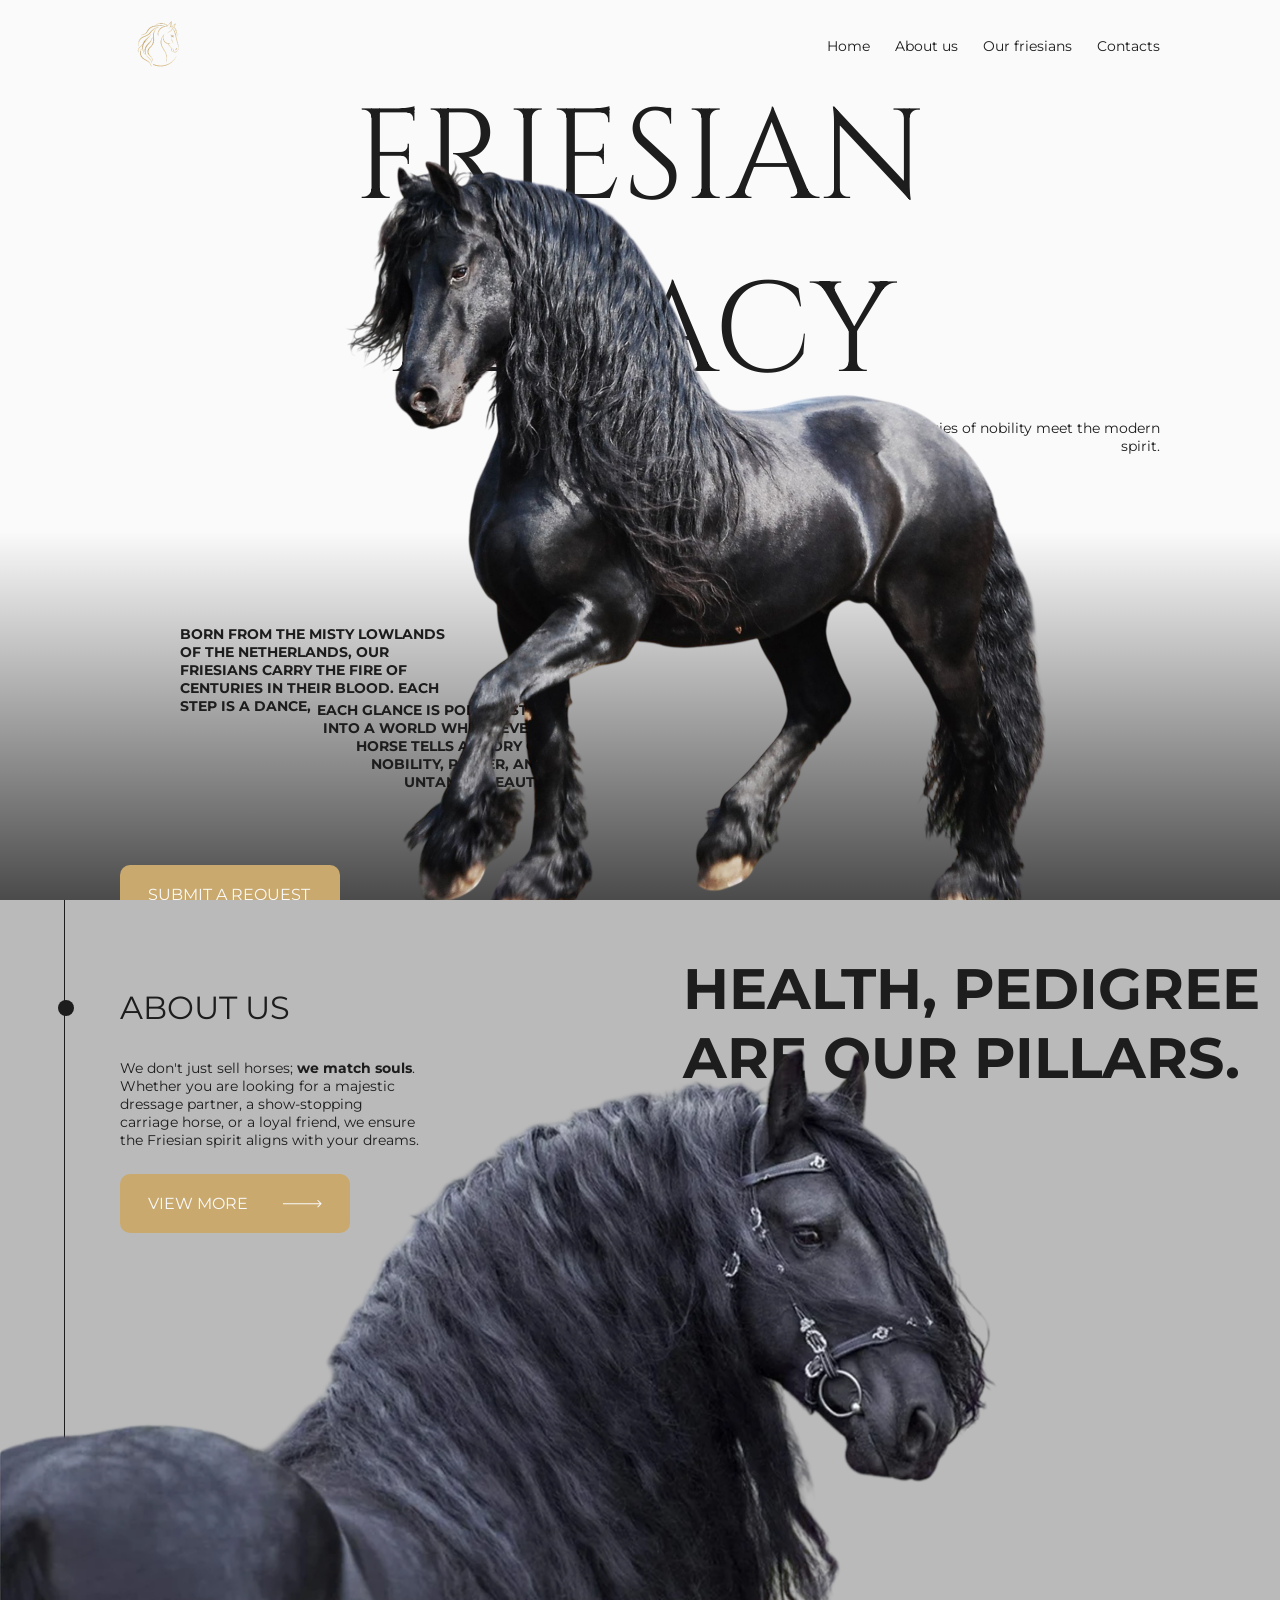
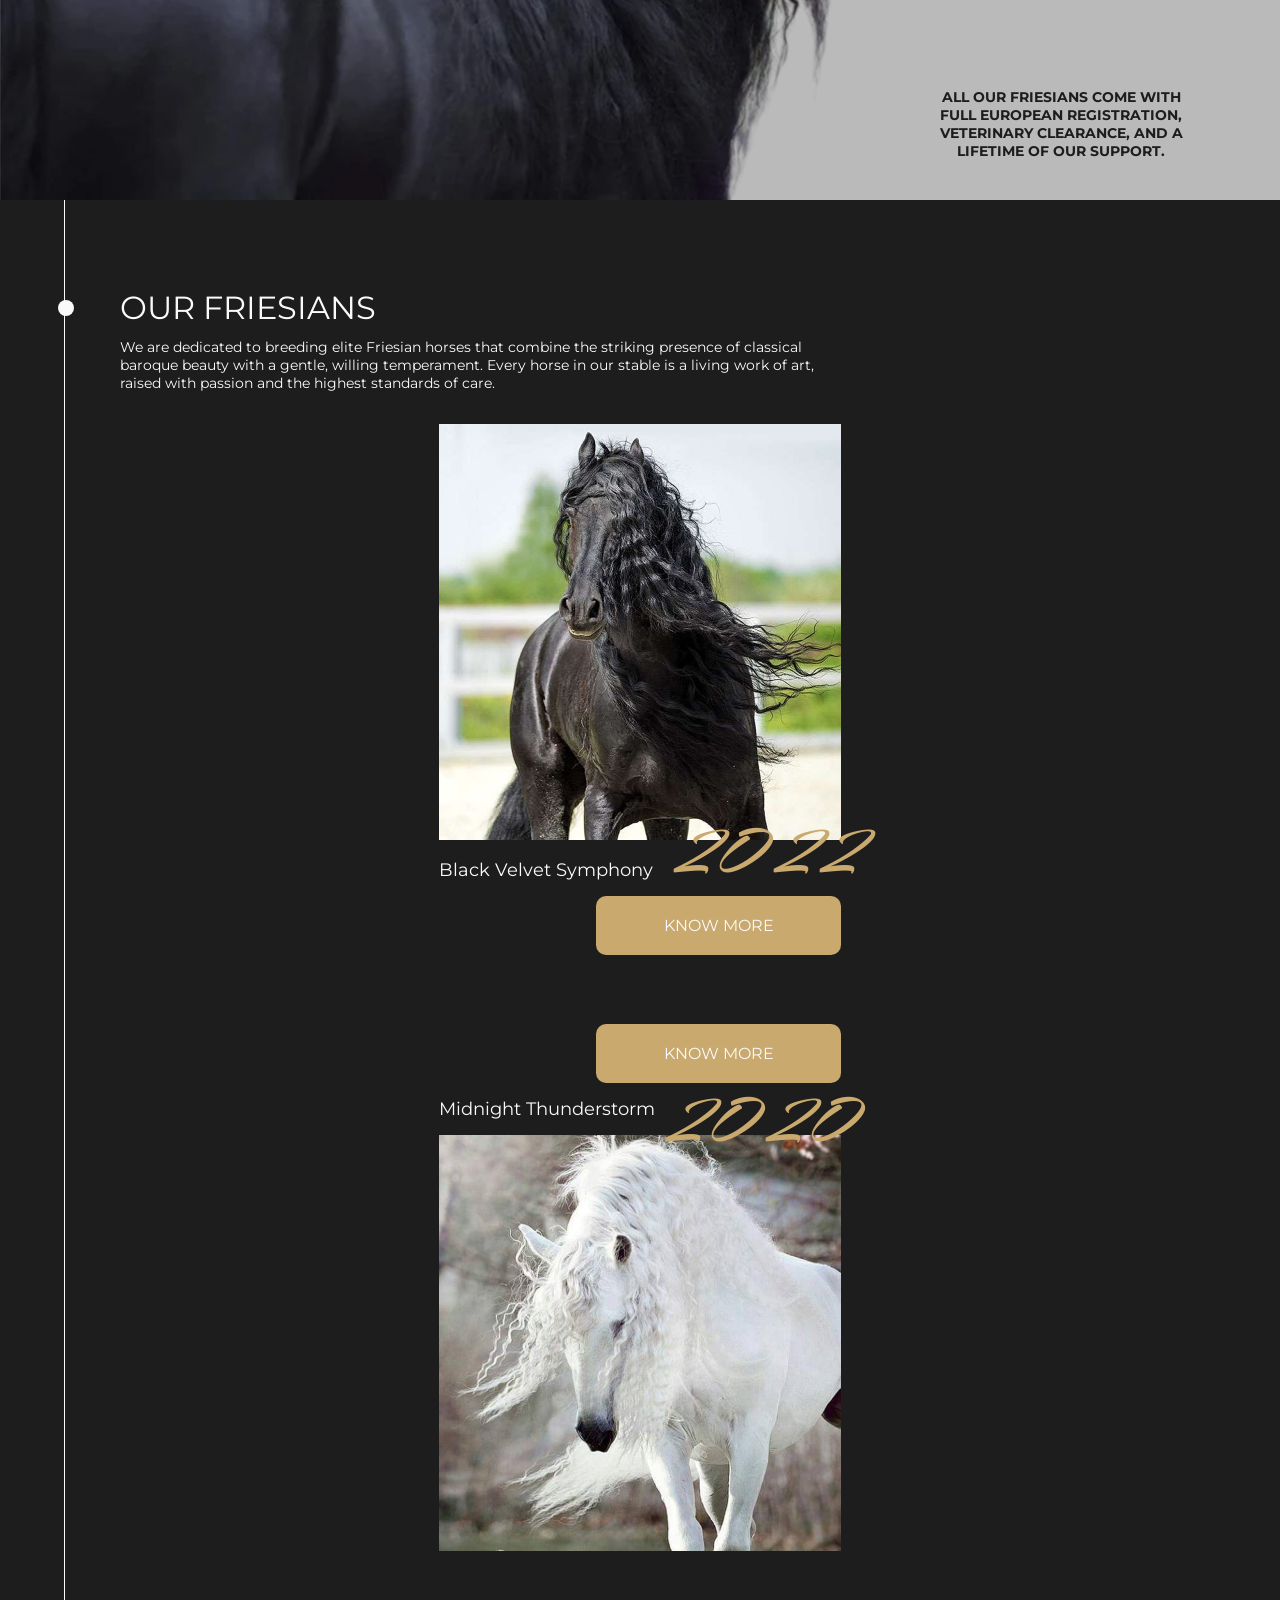
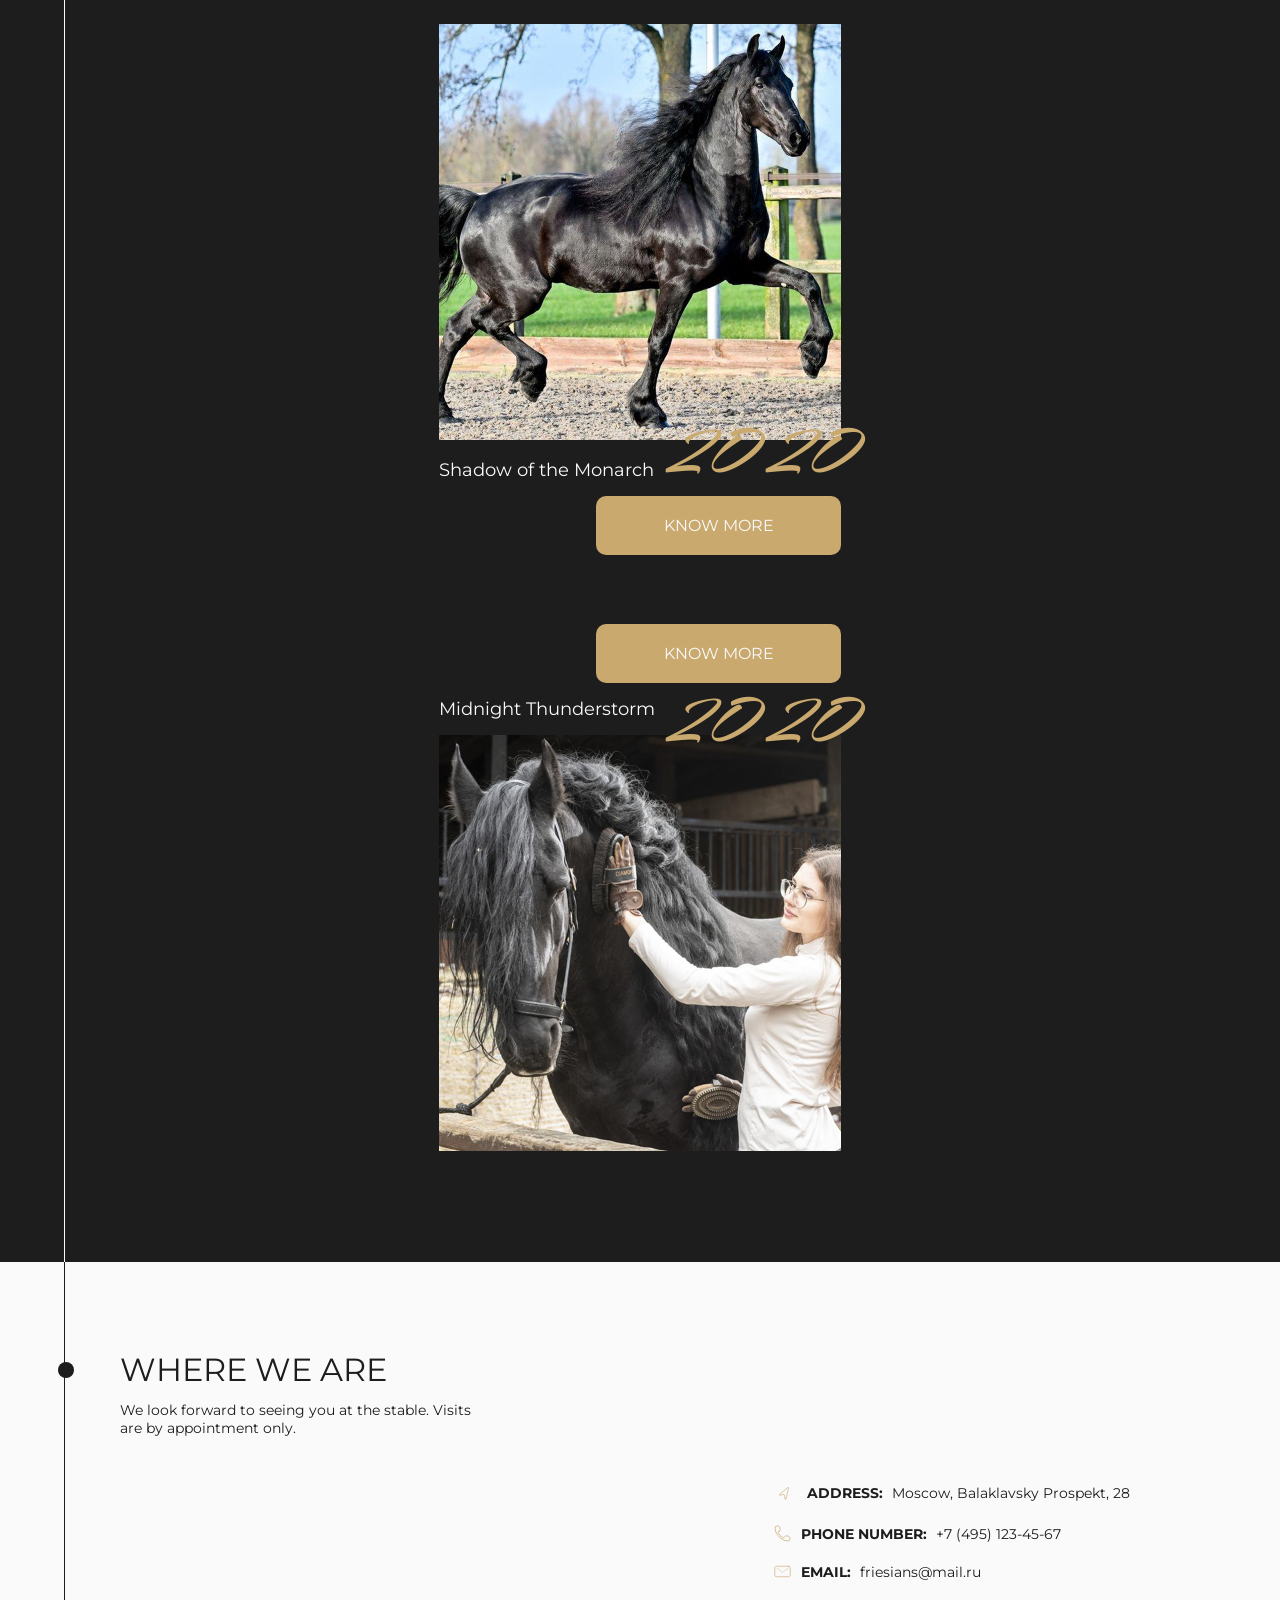
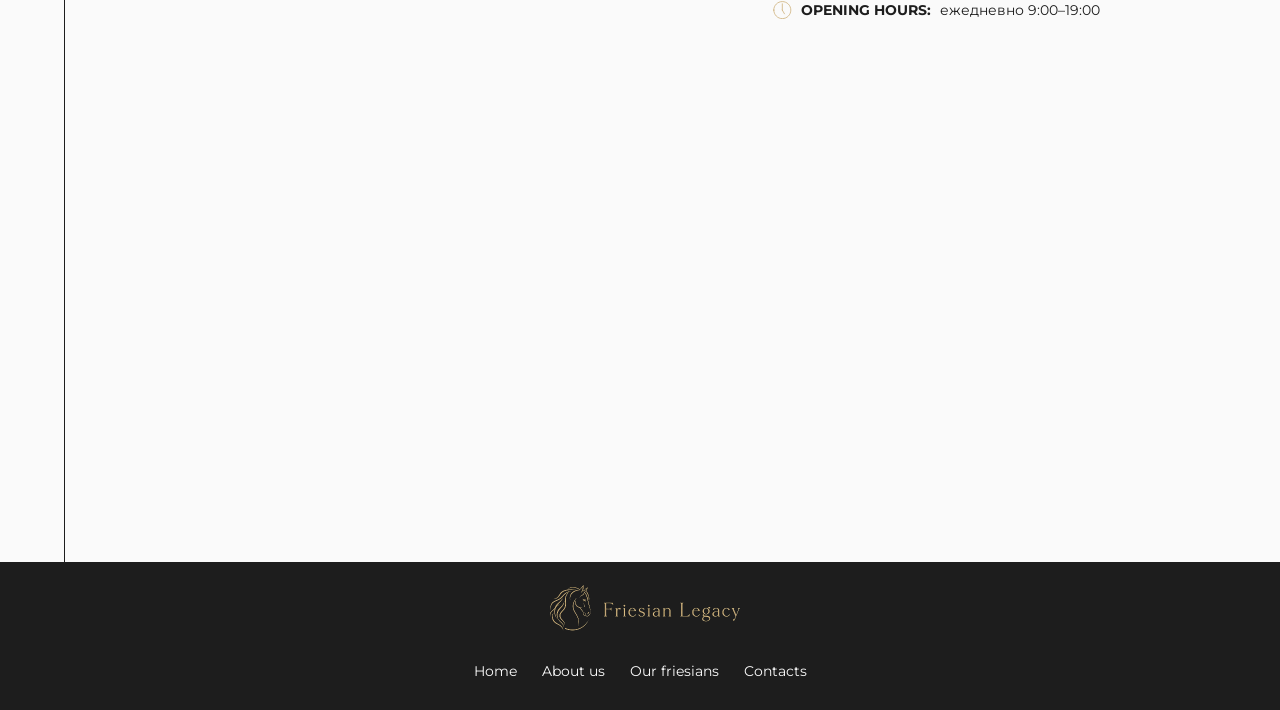
==== index.html @ 6b7d7694 "added proj to git" ====
<!DOCTYPE html>
<html lang="en">

<head>
    <meta charset="UTF-8">
    <meta name="viewport" content="width=device-width, initial-scale=1.0">
    <link rel="stylesheet" href="css/style.css">
    <title>friesian legacy</title>
</head>

<body>
    <header class="header">
        <div class="container">
            <div class="header__wrapper">
                <a href="#" class="header__wrapper-link">
                    <picture>
                        <img class="header__wrapper-logo" src="images/icon-logo-header.png"
                            srcset="images/icon-logo-header@2x.png" alt="логотип компании" width="80" height="50">
                    </picture>
                </a>
                <nav class="header__nav">
                    <ul class="nav-list header-list">
                        <li class="nav-list__item">
                            <a href="#home" class="nav-list__link">Home</a>
                        </li>
                        <li class="nav-list__item">
                            <a href="#about" class="nav-list__link">About us</a>
                        </li>
                        <li class="nav-list__item">
                            <a href="#horses" class="nav-list__link">Our friesians</a>
                        </li>
                        <li class="nav-list__item">
                            <a href="#contacts" class="nav-list__link">Contacts</a>
                        </li>
                    </ul>
                </nav>
                <button class="header__burger">
                    <svg width="24" height="24" aria-hidden="true">
                        <use xlink:href="images/sprite.svg#icon-burger"></use>
                    </svg>
                </button>
            </div>
            <div class="burger">
                <nav class="burger__nav">
                    <ul class="burger-list burger-list">
                        <li class="burger-list__item">
                            <a href="#home" class="burger-list__link">Home</a>
                        </li>
                        <li class="burger-list__item">
                            <a href="#about" class="burger-list__link">About us</a>
                        </li>
                        <li class="burger-list__item">
                            <a href="#horses" class="burger-list__link">Our friesians</a>
                        </li>
                        <li class="burger-list__item">
                            <a href="#contacts" class="burger-list__link">Contacts</a>
                        </li>
                    </ul>
                </nav>
            </div>
            <script>
                const burger = document.querySelector('.burger')
                const burgerBtn = document.querySelector('.header__burger')

                function openMenu() {
                    const isOpen = burger.classList.toggle('is-open')
                }

                burgerBtn.addEventListener('click', openMenu)

                burger.querySelectorAll('a').forEach(link => {
                    link.addEventListener('click', () => {
                        burger.classList.remove('is-open')
                    })
                })


            </script>
        </div>
    </header>
    <main>
        <section class="banner" id="home">
            <div class="container">
                <div class="banner__wrapper">
                    <h1 class="banner__title">Friesian Legacy</h1>
                    <span class="banner__note">Where centuries of nobility meet the modern spirit.</span>
                    <div class="banner__inner">
                        <span class="banner__text right">Born from the misty lowlands of the Netherlands, our Friesians
                            carry
                            the fire of centuries in their blood. Each step is a dance,</span>
                        <span class="banner__text left">each glance is poetry. Step into a world where every horse tells
                            a
                            story
                            of nobility, power, and untamed beauty.</span>
                    </div>
                    <picture>
                        <img class="banner__img" src="images/img-banner.png" srcset="images/img-banner@2x.png"
                            alt="фото фризского коня" width="795" height="712">
                    </picture>
                    <a class="btn btn--banner" href="form.html">submit a request</a>
                    <picture>
                        <img class="banner__img-mob" src="images/img-banner-mob.png" srcset="images/img-banner-mob@2x.png"
                            alt="фото фризского коня" width="320" height="381">
                    </picture>
                </div>
            </div>
        </section>
        <section class="about" id="about">
            <div class="container">
                <div class="about__wrapper">
                    <h2 class="about__title">ABOUT US</h2>
                    <p class="about__descr">We don't just sell horses; <span class="about__bold">we match souls</span>.
                        Whether you are looking for a
                        majestic dressage partner, a show-stopping carriage horse, or a loyal friend, we ensure the
                        Friesian spirit aligns with your dreams.</p>
                    <span class="about__note">Health, pedigree are our pillars.</span>
                    <span class="about__text">All our Friesians come with full European registration, veterinary
                        clearance, and a lifetime of our support.</span>
                    <picture>
                        <img class="about__img" src="images/img-about.png" srcset="images/img-about@2x.png"
                            alt="фото фризского коня" width="1145" height="764">
                    </picture>
                    <a class="btn btn--about" href="#horses">view more
                        <svg width="39" height="8" aria-hidden="true">
                            <use xlink:href="images/sprite.svg#icon-arrow"></use>
                        </svg>
                    </a>
                </div>
            </div>
        </section>
        <section class="horses" id="horses">
            <div class="container">
                <h2 class="horses__title">OUR FRIESIANS</h2>
                <p class="horses__descr">We are dedicated to breeding elite Friesian horses that combine the
                    striking presence of classical baroque beauty with a gentle, willing temperament. Every horse in
                    our stable is a living work of art, raised with passion and the highest standards of care.</p>
                <div class="horses__wrapper">
                    <div class="horses-card">
                        <picture>
                            <img class="horses-card__img" src="images/img-card-1.png" srcset="images/img-card-1@2x.png"
                                alt="фото фризского коня" width="402" height="416">
                        </picture>
                        <span class="horses-card__name">Black Velvet Symphony</span>
                        <a href="card.html" class="btn btn--card">know more</a>
                        <span class="horses-card__year">2022</span>
                    </div>
                    <div class="horses-card top">
                        <picture>
                            <img class="horses-card__img" src="images/img-card-2.png" srcset="images/img-card-2@2x.png"
                                alt="фото фризского коня" width="402" height="416">
                        </picture>
                        <span class="horses-card__name">Midnight Thunderstorm</span>
                        <a href="card.html" class="btn btn--card">know more</a>
                        <span class="horses-card__year year-top">2020</span>
                    </div>
                    <div class="horses-card">
                        <picture>
                            <img class="horses-card__img" src="images/img-card-3.png" srcset="images/img-card-3@2x.png"
                                alt="фото фризского коня" width="402" height="416">
                        </picture>
                        <span class="horses-card__name">Shadow of the Monarch</span>
                        <a href="card.html" class="btn btn--card">know more</a>
                        <span class="horses-card__year">2020</span>
                    </div>
                    <div class="horses-card top">
                        <picture>
                            <img class="horses-card__img" src="images/img-card-4.png" srcset="images/img-card-4@2x.png"
                                alt="фото фризского коня" width="402" height="416">
                        </picture>
                        <span class="horses-card__name">Midnight Thunderstorm</span>
                        <a href="card.html" class="btn btn--card">know more</a>
                        <span class="horses-card__year year-top">2020</span>
                    </div>
                </div>
            </div>
        </section>
        <section class="contacts" id="contacts">
            <div class="container">
                <h2 class="contacts__title">where we are</h2>
                <p class="contacts__descr">We look forward to seeing you at the stable. Visits are by appointment only.
                </p>
                <div class="contacts__wrapper">
                    <iframe
                        src="https://yandex.ru/map-widget/v1/?um=constructor%3A44cd1c56b7f0adbff672a43c17559b60285f4eb5c00661765a7f52f379094443&amp;source=constructor"
                        width="533" height="385" frameborder="0"
                        class="contacts__card"></iframe>
                    <ul class="contacts-list">
                        <li class="contacts-list__item">
                            <svg width="25" height="25" aria-hidden="true">
                                <use xlink:href="images/sprite.svg#icon-location"></use>
                            </svg>
                            <span class="contacts-list__name">Address:</span>
                            <span class="contacts-list__text">Moscow, Balaklavsky Prospekt, 28</span>
                        </li>
                        <li class="contacts-list__item">
                            <svg width="19" height="19" aria-hidden="true">
                                <use xlink:href="images/sprite.svg#icon-phone"></use>
                            </svg>
                            <span class="contacts-list__name">phone number:</span>
                            <a href="tel:+74951234567" class="contacts-list__text">+7 (495) 123-45-67</a>
                        </li>
                        <li class="contacts-list__item">
                            <svg width="19" height="19" aria-hidden="true">
                                <use xlink:href="images/sprite.svg#icon-email"></use>
                            </svg>
                            <span class="contacts-list__name">EMAIL:</span>
                            <a href="tel:friesians@mail.ru" class="contacts-list__text">friesians@mail.ru</a>
                        </li>
                        <li class="contacts-list__item">
                            <svg width="19" height="19" aria-hidden="true">
                                <use xlink:href="images/sprite.svg#icon-clock"></use>
                            </svg>
                            <span class="contacts-list__name">OPENING HOURS:</span>
                            <span class="contacts-list__text">ежедневно 9:00–19:00</span>
                        </li>
                    </ul>
                </div>
            </div>
        </section>
    </main>
    <footer class="footer">
        <div class="container">
            <div class="footer__wrapper">
                <a href="#" class="footer__wrapper-link">
                    <picture>
                        <img class="footer__wrapper-logo" src="images/icon-logo-footer.png"
                            srcset="images/icon-logo-footer@2x.png" alt="логотип компании" width="216" height="50">
                    </picture>
                </a>
                <nav class="footer__nav">
                    <ul class="nav-list">
                        <li class="nav-list__item">
                            <a href="#home" class="nav-list__link white">Home</a>
                        </li>
                        <li class="nav-list__item">
                            <a href="#about" class="nav-list__link white">About us</a>
                        </li>
                        <li class="nav-list__item">
                            <a href="#horses" class="nav-list__link white">Our friesians</a>
                        </li>
                        <li class="nav-list__item">
                            <a href="#contacts" class="nav-list__link white">Contacts</a>
                        </li>
                    </ul>
                </nav>
            </div>
        </div>
    </footer>
</body>

</html>
---- css/style.css ----
@import '../css/global/reboot.css';
@import '../css/global/fonts.css';
@import '../css/global/container.css';

@import '../css/blocks/header.css';
@import '../css/blocks/footer.css';
@import '../css/blocks/nav-list.css';
@import '../css/blocks/banner.css';
@import '../css/blocks/btn.css';
@import '../css/blocks/about.css';
@import '../css/blocks/horses.css';
@import '../css/blocks/contacts.css';
@import '../css/blocks/request.css';
@import '../css/blocks/card.css';
@import '../css/blocks/burger.css';
@import '../css/blocks/horse-card.css';
@import '../css/blocks/custom-input.css';
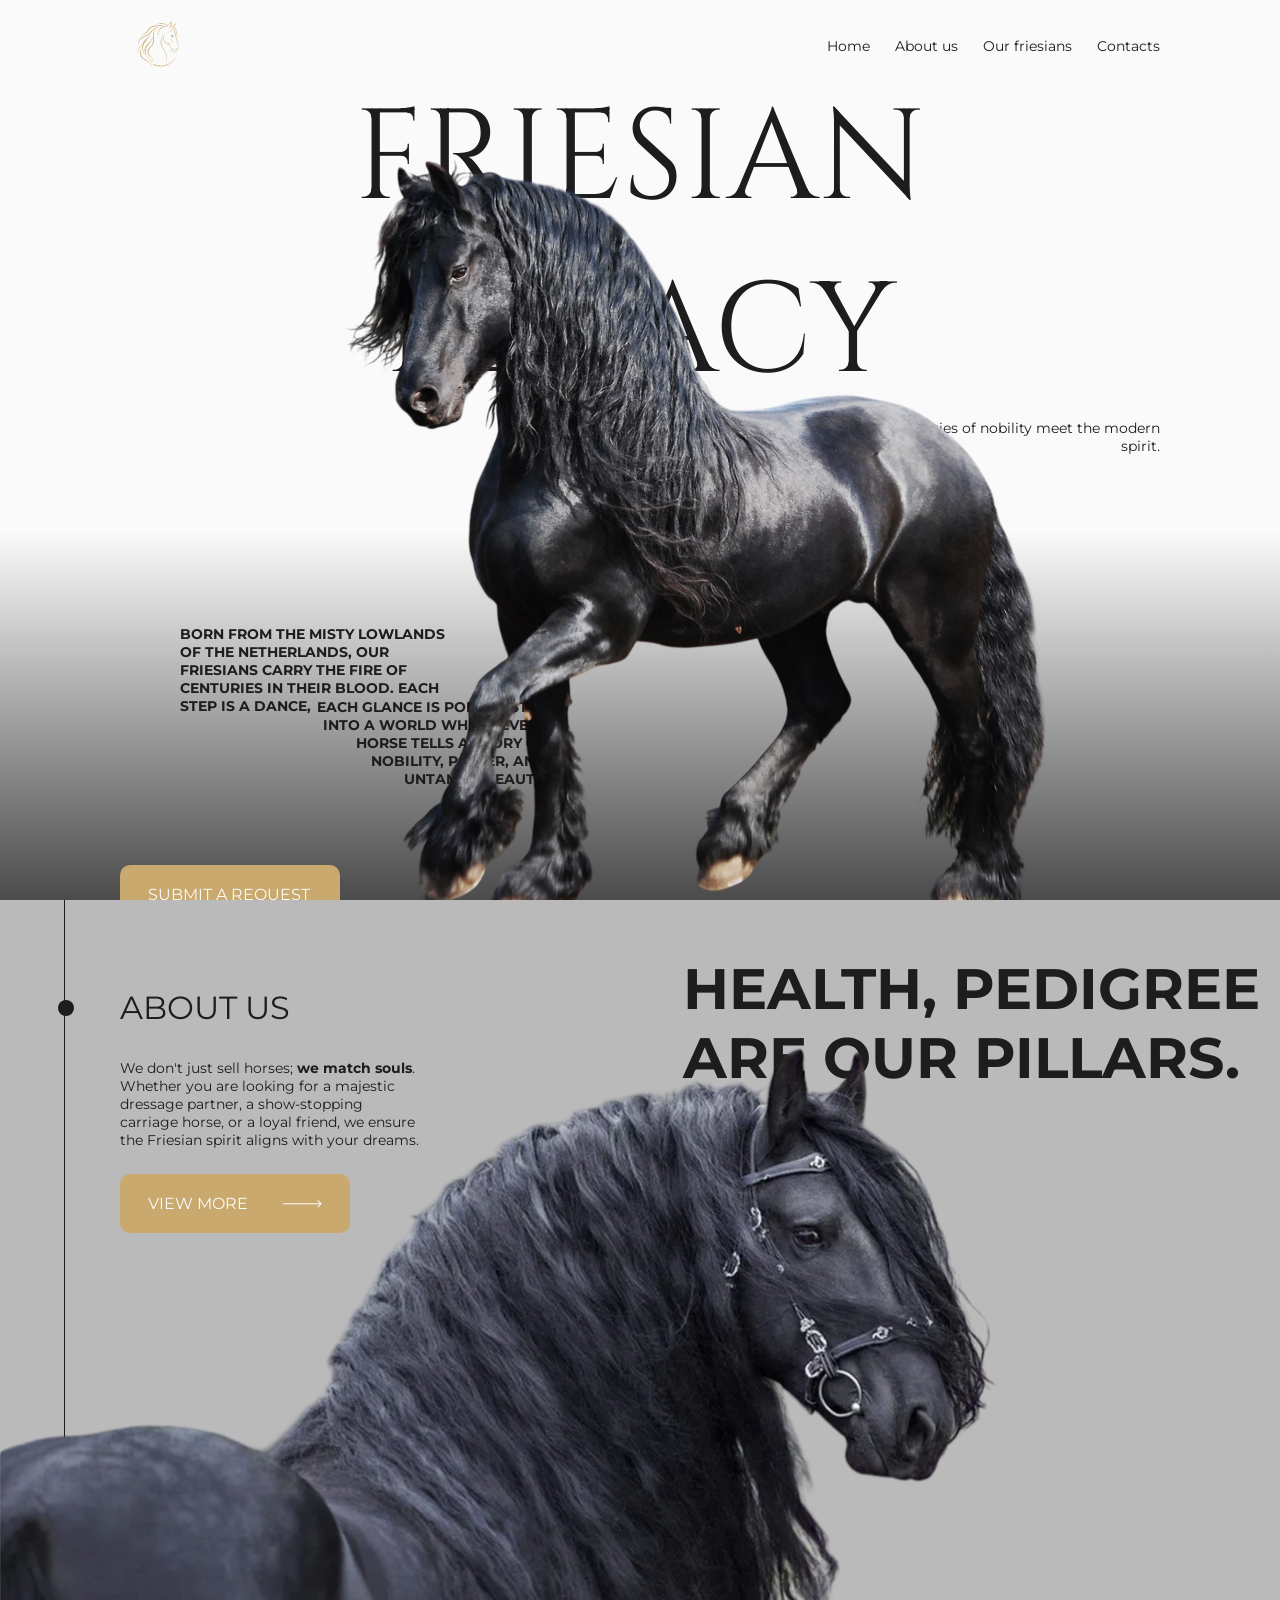
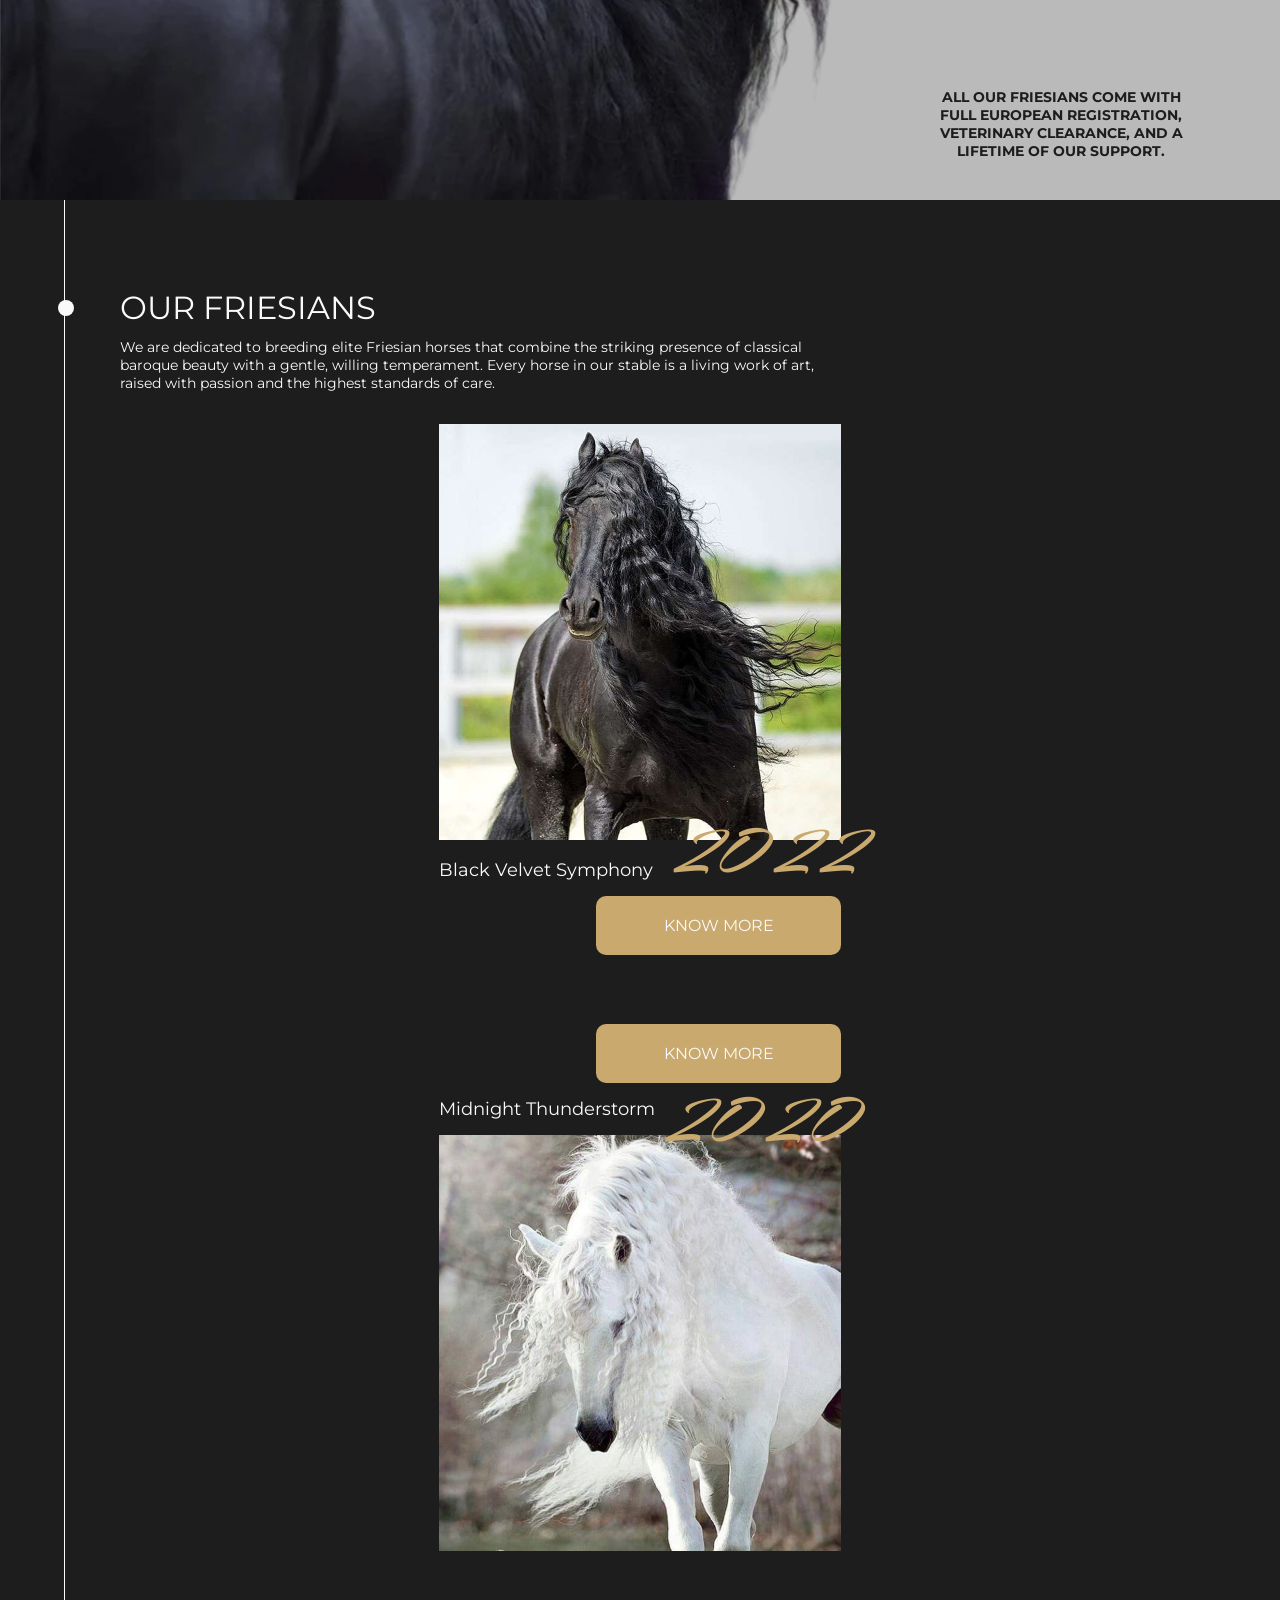
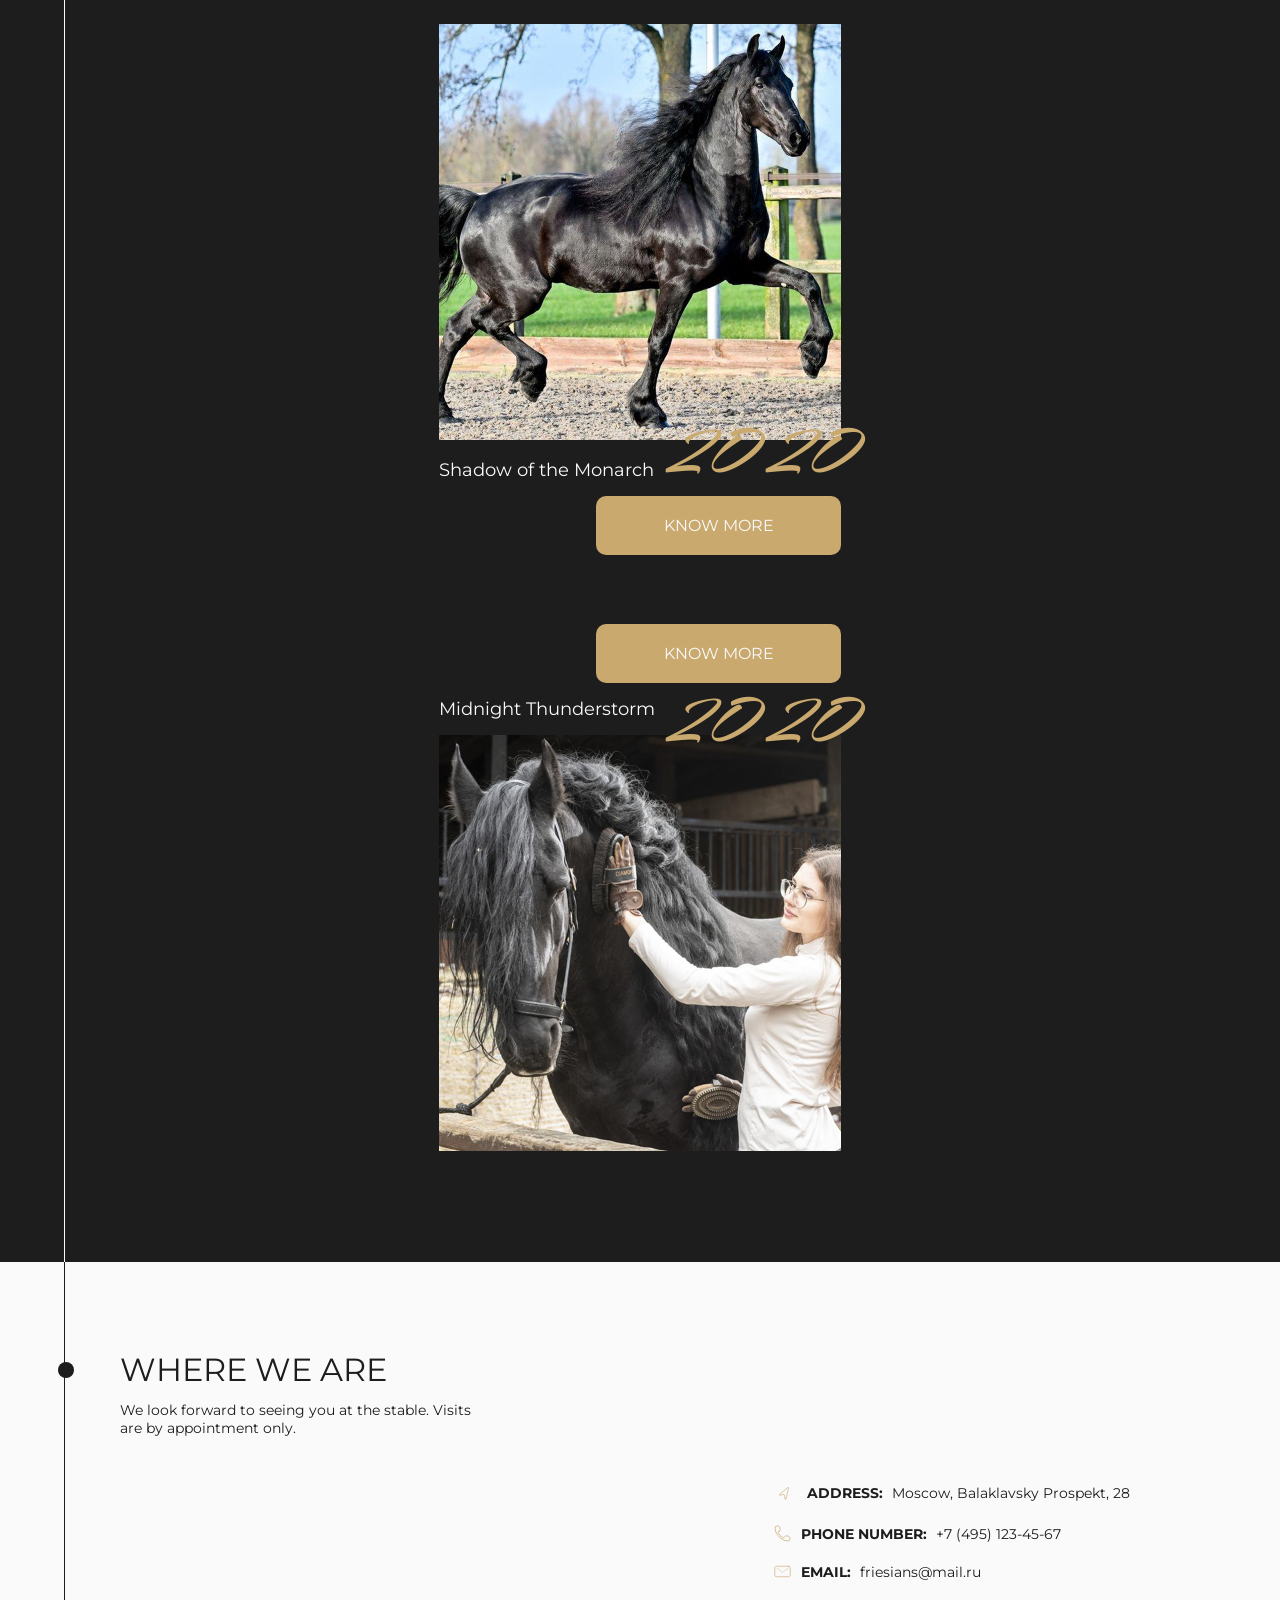
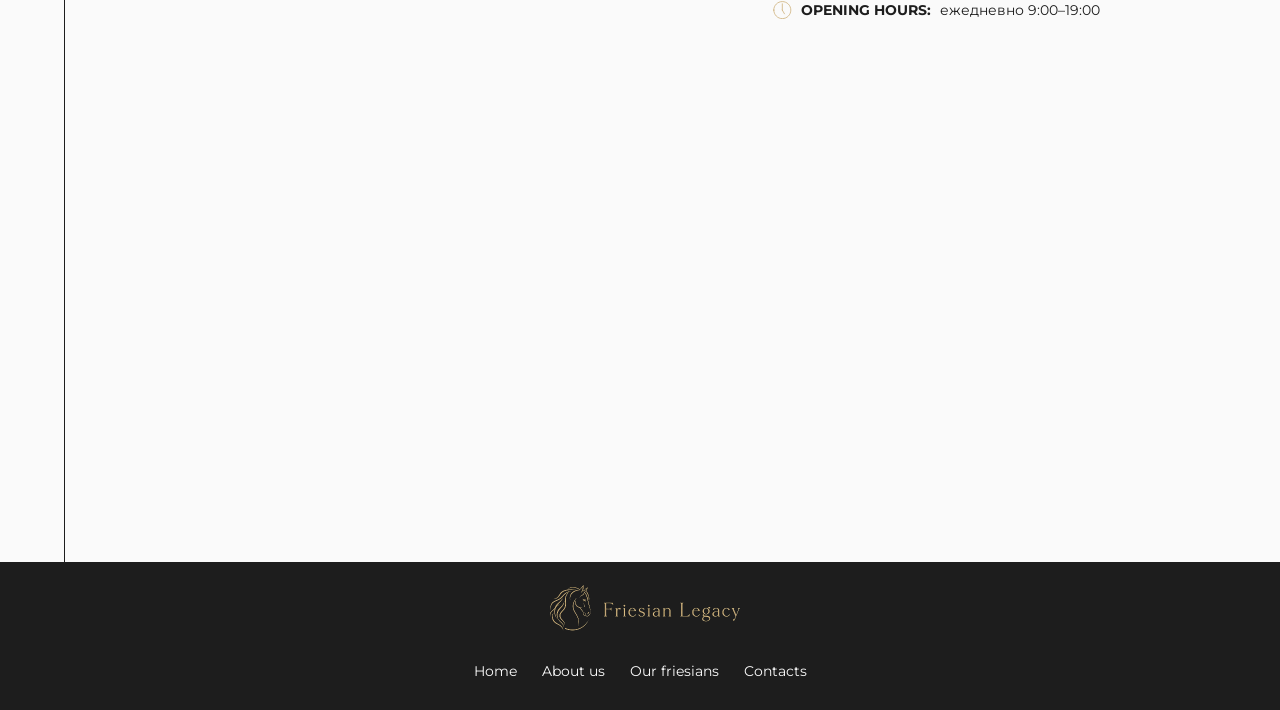
==== commit d862d399: "added animation and fix errors" ====
--- a/index.html
+++ b/index.html
@@ -9,7 +9,7 @@
 </head>
 
 <body>
-    <header class="header">
+    <header class="header animated">
         <div class="container">
             <div class="header__wrapper">
                 <a href="#" class="header__wrapper-link">
